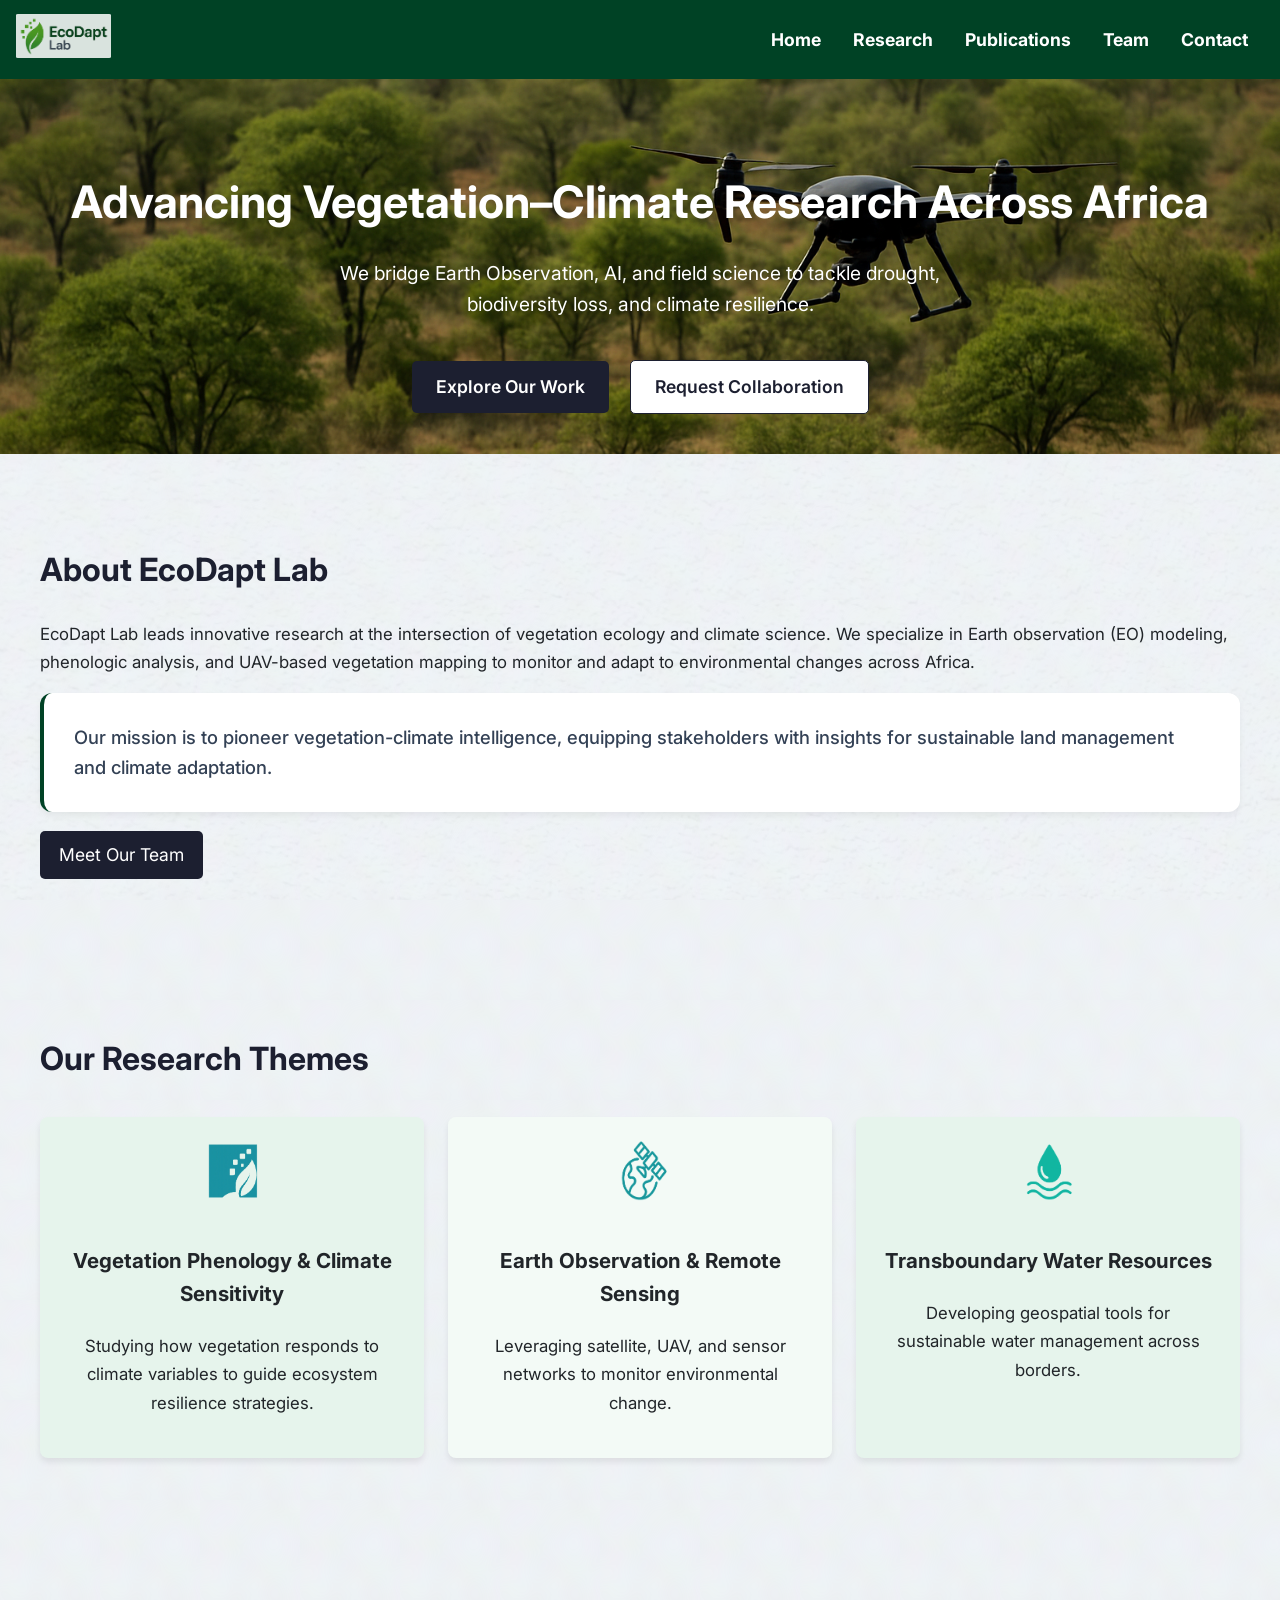
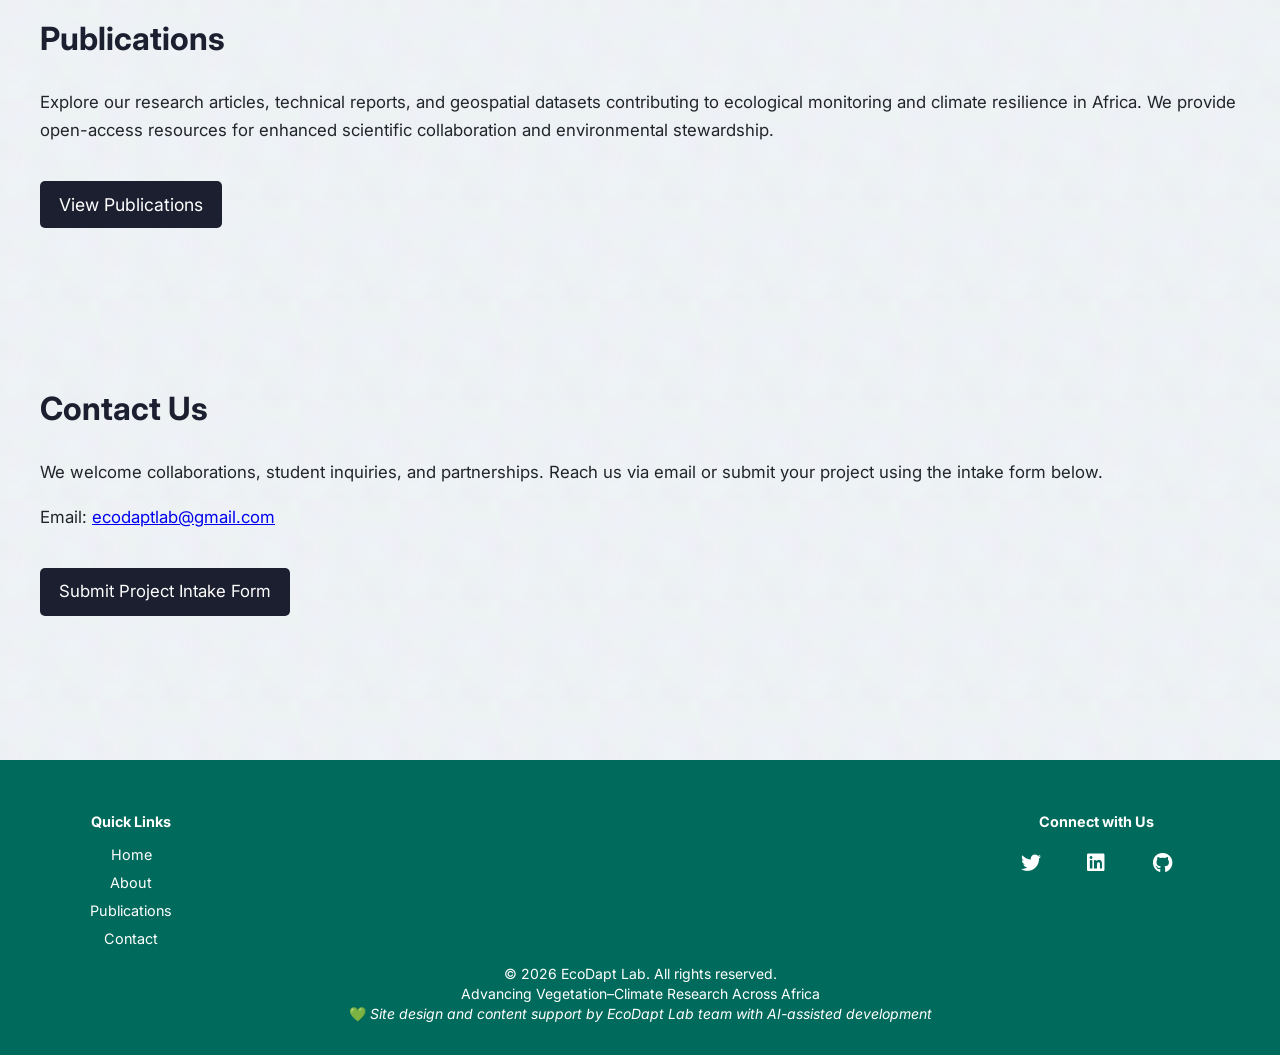
==== index.html @ 5e999a2d "footer fixes" ====
<!DOCTYPE html>
<html lang="en">
<head>
  <meta charset="UTF-8">
  <meta name="viewport" content="width=device-width, initial-scale=1.0">
  <title>EcoDapt Lab</title>
  <link href="https://fonts.googleapis.com/css2?family=Inter:wght@400;700&display=swap" rel="stylesheet">
  <link href="https://cdnjs.cloudflare.com/ajax/libs/font-awesome/6.4.0/css/all.min.css" rel="stylesheet">
  <link rel="stylesheet" href="styles.css" />    

</head>
<body class=>
<nav class="navbar">
  <div class="logo">
    <img src="Image/Logo.png" alt="EcoDapt Lab Logo">
  </div>
  <input type="checkbox" id="menu-toggle">
  <label for="menu-toggle" class="menu-icon">&#9776;</label>
  <ul class="menu">
    <li><a href="index.html">Home</a></li>
    <li><a href="research.html">Research</a></li>
    <li><a href="publications.html">Publications</a></li>
    <li><a href="team.html">Team</a></li>
    <li><a href="index.html#contact">Contact</a></li>
  </ul>
</nav>

  <header class="hero">   
    <h1>Advancing Vegetation–Climate Research Across Africa</h1>
    <p>We bridge Earth Observation, AI, and field science to tackle drought, biodiversity loss, and climate resilience.</p>
    <div class="cta-btns">
      <a href="research.html" class="btn-dark">Explore Our Work</a>
      <a href="index.html#contact" class="btn-light">Request Collaboration</a>
    </div>
  </header>
  

<section class="section" id="about">
  <h2>About EcoDapt Lab</h2>
  <p>EcoDapt Lab leads innovative research at the intersection of vegetation ecology and climate science. We specialize in Earth observation (EO) modeling, phenologic analysis, and UAV-based vegetation mapping to monitor and adapt to environmental changes across Africa.</p>
  <div class="mission-text">
    Our mission is to pioneer vegetation-climate intelligence, equipping stakeholders with insights for sustainable land management and climate adaptation.
  </div>
  <a href="team.html" class="btn-blue">Meet Our Team</a>
</section>

<section class="section" id="research-themes">
  <h2>Our Research Themes</h2>
  <div class="themes-grid">
    
    <div class="theme-card green-accent">
      <img src="Image/phenology-icon.png" alt="Phenology" class="theme-icon">
      <h3>Vegetation Phenology & Climate Sensitivity</h3>
      <p>Studying how vegetation responds to climate variables to guide ecosystem resilience strategies.</p>
    </div>

    <div class="theme-card green-accent-light">
      <img src="Image/earth-observation-icon.png" alt="EO" class="theme-icon">
      <h3>Earth Observation & Remote Sensing</h3>
      <p>Leveraging satellite, UAV, and sensor networks to monitor environmental change.</p>
    </div>

    <div class="theme-card green-accent">
      <img src="Image/water-icon.png" alt="Water Resources" class="theme-icon">
      <h3>Transboundary Water Resources</h3>
      <p>Developing geospatial tools for sustainable water management across borders.</p>
    </div>

  </div>
</section>


<section class="section">
  <h2>Publications</h2>
  <p>
    Explore our research articles, technical reports, and geospatial datasets contributing to ecological monitoring and climate resilience in Africa. 
    We provide open-access resources for enhanced scientific collaboration and environmental stewardship.
  </p>
  <a href="publications.html" class="btn-blue">View Publications</a>
</section>

<section class="section" id="contact">
  <h2>Contact Us</h2>
  <p>We welcome collaborations, student inquiries, and partnerships. Reach us via email or submit your project using the intake form below.</p>
  <p>Email: <a href="mailto:ecodaptlab@gmail.com">ecodaptlab@gmail.com</a></p>
  <p><a href="https://forms.gle/SNrqfBkZ2yUh8Saq8" target="_blank" class="btn-blue">Submit Project Intake Form</a></p>
</section>

<footer class="footer">
  <div class="footer-container">
    <div class="footer-section">
      <h4>Quick Links</h4>
      <ul>
        <li><a href="index.html">Home</a></li>
        <li><a href="index.html#about">About</a></li>
        <li><a href="publications.html">Publications</a></li>
        <li><a href="index.html#contact">Contact</a></li>
      </ul>
    </div>

    <div class="footer-section">
      <h4>Connect with Us</h4>
      <div class="social-icons">
        <a href="#"><i class="fab fa-twitter"></i></a>
        <a href="#"><i class="fab fa-linkedin"></i></a>
        <a href="#"><i class="fab fa-github"></i></a>
      </div>
    </div>
  </div>

  <div class="footer-bottom">
  <p>© <span id="year"></span> EcoDapt Lab. All rights reserved.</p>
  <p>Advancing Vegetation–Climate Research Across Africa</p>
  <p>💚 <em>Site design and content support by EcoDapt Lab team with AI-assisted development</em></p>
  </div>
</footer>

<script>
  document.getElementById("year").textContent = new Date().getFullYear();
</script>

</body>
</html>
---- styles.css ----
/* Global body style */
body {
    font-family: 'Inter', sans-serif;
    margin: 0; 
    padding: 0;
    background: linear-gradient(135deg, #f0f4f8 0%, #ffffff 100%);
    color: #212529;
    background-image: url('data:image/svg+xml;utf8,<svg xmlns="http://www.w3.org/2000/svg" width="100" height="100"><filter id="noise"><feTurbulence type="fractalNoise" baseFrequency="0.03" stitchTiles="stitch"/></filter><rect width="100%" height="100%" filter="url(%23noise)" opacity="0.1"/></svg>');
    background-repeat: repeat;
  /* Remove any background-image: url('path/to/texture.png'); to avoid conflicts */
}

/* Increase font size for better readability */
body {
  font-size: 1.1rem;
  line-height: 1.6;
}

body {
  position: relative;
  background-color: #f0f4f8;
}

body::before {
  content: "";
  position: fixed;
  top: 0; left: 0; right: 0; bottom: 0;
  background: url('Image/texture.jpg') repeat;
  opacity: 0.1;  /* control texture intensity */
  pointer-events: none;
  z-index: -1;
}

/* Header common */
header {
  background-color: #004225;
  color: white;
  padding: 2rem;
  text-align: center;
  position: relative;
  z-index: 1;
}

header h1 {
  margin: 0;
  font-size: 2.5rem;
}

/* Specific header.hero for index page */
/* Default desktop/tablet hero */
header.hero {
  background: url(Image/background.png) center top 30% / cover no-repeat;
  color: white;
  padding: 5.5rem 2rem 2rem; /* top padding for sticky navbar */
  text-align: center;
  position: relative;
  z-index: 1;
}

/* Typography for desktop */
header.hero h1 {
  font-size: 2.8rem;
  margin-bottom: 1rem;
}

header.hero p {
  font-size: 1.2rem;
  margin-bottom: 2rem;
  max-width: 700px;
  margin-left: auto;
  margin-right: auto;
}

/* Mobile adjustments */
@media (max-width: 768px) {
  header.hero {
    height: 100vh; /* Only mobile full height */
    display: flex;
    flex-direction: column;
    justify-content: center;
    align-items: center;
  }

  header.hero h1 {
    font-size: 1.6rem;
  }

  header.hero p {
    font-size: 0.9rem;
  }
}


/* Navigation */

nav a {
  color: #fff;
  text-decoration: underline;
  font-weight: 500;
  margin-right: 1rem;
}

/* Enhance link interactivity */
nav a:hover, .button:hover {
  background-color: #005a3c;
  color: white;
  transform: scale(1.05);
  transition: all 0.3s ease;
}

/* Sticky navigation bar */
nav {
  position: sticky;
  top: 0;
  z-index: 1000;
  background-color: #004225;
}

/* Navbar styling */
/* === Navbar Fixes === */
.navbar {
  position: sticky;
  top: 0;
  left: 0;
  right: 0;
  margin: 0 !important;
  padding: 0.5rem 1rem;
  background: #004225;
  z-index: 1000;
  display: flex;
  align-items: center;
  justify-content: space-between;
}

/* Remove extra gap above navbar */
header nav {
  margin-top: 0 !important;
  padding-top: 0 !important;
}

/* Remove global nav spacing causing whitespace */
nav {
  margin-top: 0 !important;
}

.navbar .logo img {
  height: 40px;
  max-height: none;
  background: rgba(255,255,255,0.85);
  padding: 2px;
  border-radius: 2%;
  object-fit: contain;
}
/* Remove the top gap on the main navbar */
.navbar { 
  margin-top: 0 !important; 
  top: 0;                /* ensure it sits flush when sticky */
}

/* Keep spacing only for small navs inside page headers (e.g., “← Back to Homepage”) */
header nav { 
  margin-top: 1rem; 
}

/* Belt-and-suspenders: no default page margins */
html, body { margin: 0; padding: 0; }

/*.navbar .logo img {
  background: rgba(255, 255, 255, 0.85);
  padding: 2px;
  border-radius: 2%;
  height: 40px;
  max-height: none;
  object-fit: contain;
}*/

/* Menu styling */
.menu {
  list-style: none;
  display: flex;
  gap: 1rem;
  z-index: 1000;
}

.menu li a {
  color: white;
  text-decoration: none;
  font-weight: bold;
}

/* Hide checkbox */
#menu-toggle {
  display: none;
}

/* Hamburger menu icon */
.menu-icon {
  display: none;
  font-size: 1.5rem;
  color: white;
  cursor: pointer;
  z-index: 1001;
  position: relative;
}
.menu-icon {
  left: -20px;
}

/* Mobile menu */
@media (max-width: 768px) {
  .menu {
    display: none;
    flex-direction: column;
    background-color: #0f3d2e;
    backdrop-filter: blur(8px);
    position: absolute;
    top: 60px;
    right: 0;
    width: 200px;
    padding: 1rem;
  }

  #menu-toggle:checked + .menu-icon + .menu {
    display: flex;
  }

  .menu-icon {
    display: block;
    left: -15px;
  }
}

/* Buttons */
.cta-btns a {
  display: inline-block;
  margin: 0.5rem;
  padding: 0.75rem 1.5rem;
  border-radius: 5px;
  text-decoration: none;
  font-weight: 600;
}
.cta-btns a:hover,
.btn-dark:hover,
.btn-light:hover,
.btn-blue:hover {
  background-color: #005a3c;
  color: white;
  transform: scale(1.05);
  transition: all 0.3s ease;
}
.btn-dark {
  background-color: #1c1f30;
  color: #fff;
}

.btn-light {
  background-color: #fff;
  color: #1c1f30;
  border: 1px solid #1c1f30;
}

.btn-blue {
  background-color: #1c1f30;
  color: white;
  padding: 0.6rem 1.2rem;
  border-radius: 5px;
  text-decoration: none;
  display: inline-block;
  margin-top: 1.2rem;
}
.view-publication-btn {
  background-color: #004225;
  color: white;
  padding: 0.6rem 1.2rem;
  border-radius: 5px;
  text-decoration: none;
  font-weight: 600;
  display: inline-block;
  transition: background-color 0.3s ease, transform 0.2s ease;
}

.view-publication-btn:hover {
  background-color: #006d5b; /* brighter green */
  color: white;
  transform: translateY(-2px);
}

/* Sections */
.section {
  padding: 4rem 2rem;
  max-width: 1200px;
  margin: auto;
}

.section h2 {
  font-size: 2rem;
  margin-bottom: 1.5rem;
  color: #1c1f30;
}

.section p {
  font-size: 1.05rem;
  line-height: 1.7;
}
.mission-text {
  font-size: 1.15rem;
  color: #334155;
  font-weight: 500;
  background: white;
  padding: 30px;
  border-radius: 12px;
  box-shadow: 0 4px 6px rgba(0, 0, 0, 0.05);
  border-left: 4px solid #004225;
}

/* Index page grid */
.grid {
  display: grid;
  grid-template-columns: repeat(auto-fit, minmax(200px, 1fr));
  gap: 2rem;
  margin-top: 2rem;
}

/* Publication page */
.pub-list {
  display: grid;
  grid-template-columns: 1fr;
  gap: 1.5rem;
}

.pub-item {
  background: white;
  border-radius: 8px;
  box-shadow: 0 4px 10px rgba(0, 0, 0, 0.07);
  padding: 1.5rem;
}

.pub-item h3 {
  margin-top: 0;
  font-size: 1.1rem;
  font-weight: 700;
  color: #1c1f30;
}

.pub-item p {
  margin: 0.3rem 0;
  font-size: 0.95rem;
  color: #555;
}

/* Research page */
.research-grid {
  display: grid;
  grid-template-columns: repeat(auto-fit, minmax(260px, 1fr));
  gap: 2rem;
}

/*.card {
  background: white;
  border-radius: 8px;
  box-shadow: 0 4px 10px rgba(0, 0, 0, 0.07);
  padding: 1.5rem;
  font-weight: 600;
  font-size: 1rem;
  color: white;
  text-align: center;
}*/
.card {
  background: white !important;
  color: #1c1f30 !important;
  font-weight: 600;
  text-align: center;
  border-radius: 8px;
  box-shadow: 0 4px 10px rgba(0,0,0,0.07);
  padding: 1.5rem;
}

.card h3 {
  margin-top: 0;
  color: #1c1f30;
  font-size: 1.2rem;
}

.card p {
  font-size: 0.95rem;
  line-height: 1.6;
  color: #555;
}

/* Themes grid (index) */
.themes-grid {
  display: grid;
  grid-template-columns: repeat(auto-fit, minmax(250px, 1fr));
  gap: 1.5rem;
  margin-top: 2rem;
}

.theme-card {
  border-radius: 8px;
  padding: 1.5rem;
  box-shadow: 0 4px 6px rgba(0, 0, 0, 0.08);
  text-align: center;
  transition: transform 0.3s ease, box-shadow 0.3s ease;
}

.theme-card:hover {
  transform: translateY(-5px);
  box-shadow: 0 8px 12px rgba(0, 0, 0, 0.15);
}

.green-accent {
  background: #e6f4ec;
}

.green-accent-light {
  background: #f3faf6;
}

.theme-icon {
  width: 60px;
  height: 60px;
  margin-bottom: 1rem;
  filter: invert(28%) sepia(48%) saturate(423%) hue-rotate(92deg) brightness(90%) contrast(88%);
}

/* Team page */
.team-section {
  padding: 4rem 2rem;
  max-width: 1200px;
  margin: auto;
}

.team-grid {
  display: grid;
  grid-template-columns: repeat(auto-fit, minmax(250px, 1fr));
  gap: 2rem;
}

.team-member {
  background: white;
  border-radius: 10px;
  box-shadow: 0 4px 8px rgba(0, 0, 0, 0.1);
  text-align: center;
  padding: 1.5rem;
}

.team-member img {
  width: 180px;
  height: 180px;
  object-fit: cover;
  border-radius: 50%;
  margin-bottom: 1rem;
}

.team-member h3 {
  margin: 0.5rem 0 0.2rem;
  font-size: 1.2rem;
  color: #004225;
}

.team-member p {
  font-size: 0.95rem;
  color: #555;
  margin: 0.3rem 0;
}

/* Footer common */
footer {
  margin-top: 4rem;
  background: #004225;
  color: white;
  text-align: center;
  padding: 1.5rem;
  font-size: 0.9rem;
}
/* Footer styling */
footer {
  background-color: #003d1f;
  color: white;
  padding: 2rem;
  text-align: center;
  margin-top: 4rem;
}
.footer {
  background: #006b5c; 
  color: white;
  text-align: center;
  padding: 30px 15px;
}

.footer-container {
  display: flex;
  flex-wrap: wrap;
  justify-content: space-between;
  gap: 20px;
  max-width: 1100px;
  margin: 0 auto;
}

.footer-section h4 {
  margin-bottom: 10px;
}

.footer-section ul {
  list-style: none;
  padding: 0;
  margin: 0;
}

.footer-section ul li {
  margin: 5px 0;
}

.footer-section ul li a {
  color: white;
  text-decoration: none;
}

.footer-section ul li a:hover {
  text-decoration: underline;
}

.social-icons a {
  color: white;
  font-size: 20px;
  margin: 0 8px;
  display: inline-block;
}

.footer-bottom {
  margin-top: 10px;     /* reduce top gap */
  font-size: 14px;
  line-height: 1.3;     /* tighter spacing between lines */
}

.footer-bottom p {
  margin: 2px 0;        /* shrink vertical space between paragraphs */
}

/* Social icons (common) */
.social-icons {
  display: flex;
  gap: 0.6rem;
  align-items: center;
}

.social-icons a {
  display: inline-flex;
  align-items: center;
  justify-content: center;
  width: 40px;
  height: 40px;
  border-radius: 6px;
  background: transparent;
  transition: background 0.18s, transform 0.12s;
  text-decoration: none;
}

.social-icons a svg {
  width: 20px;
  height: 20px;
  fill: white;
  transition: fill 0.15s;
}

.social-icons a:hover {
  background: #ffffff;
  transform: translateY(-2px);
}

.social-icons a:hover svg {
  fill: #006d5b;
}
 .ecodapt-attribution {
    font-size: 0.8rem;
    color: rgba(255,255,255,0.85); /* good on dark footers; use #666 for light footers */
    opacity: 0.95;
    margin-top: 0.6rem;
    text-align: center;
    line-height: 1.2;
  }

  /* alternate style if footer background is light */
  .ecodapt-attribution.light {
    color: #666;
  }

  /* keep it unobtrusive on very small screens */
  @media (max-width: 480px) {
    .ecodapt-attribution { font-size: 0.75rem; padding: 0 0.5rem; }
  }
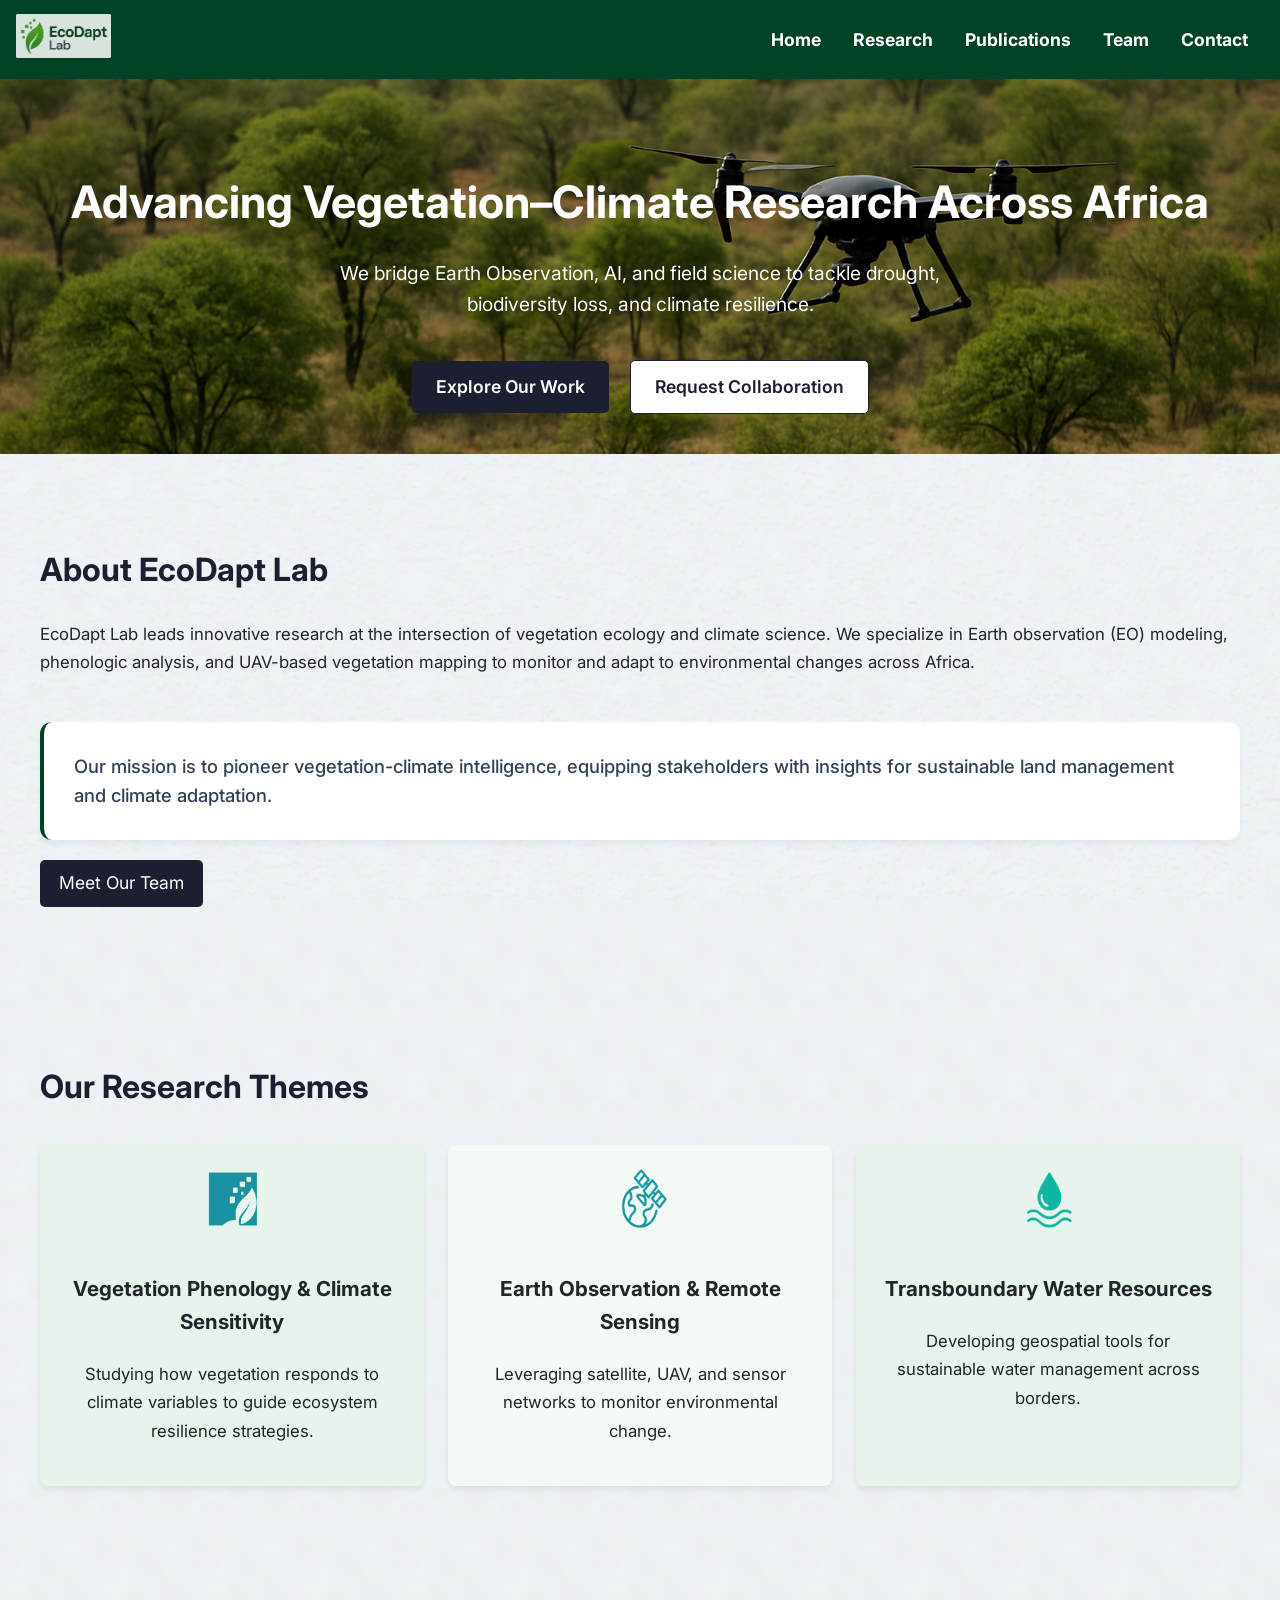
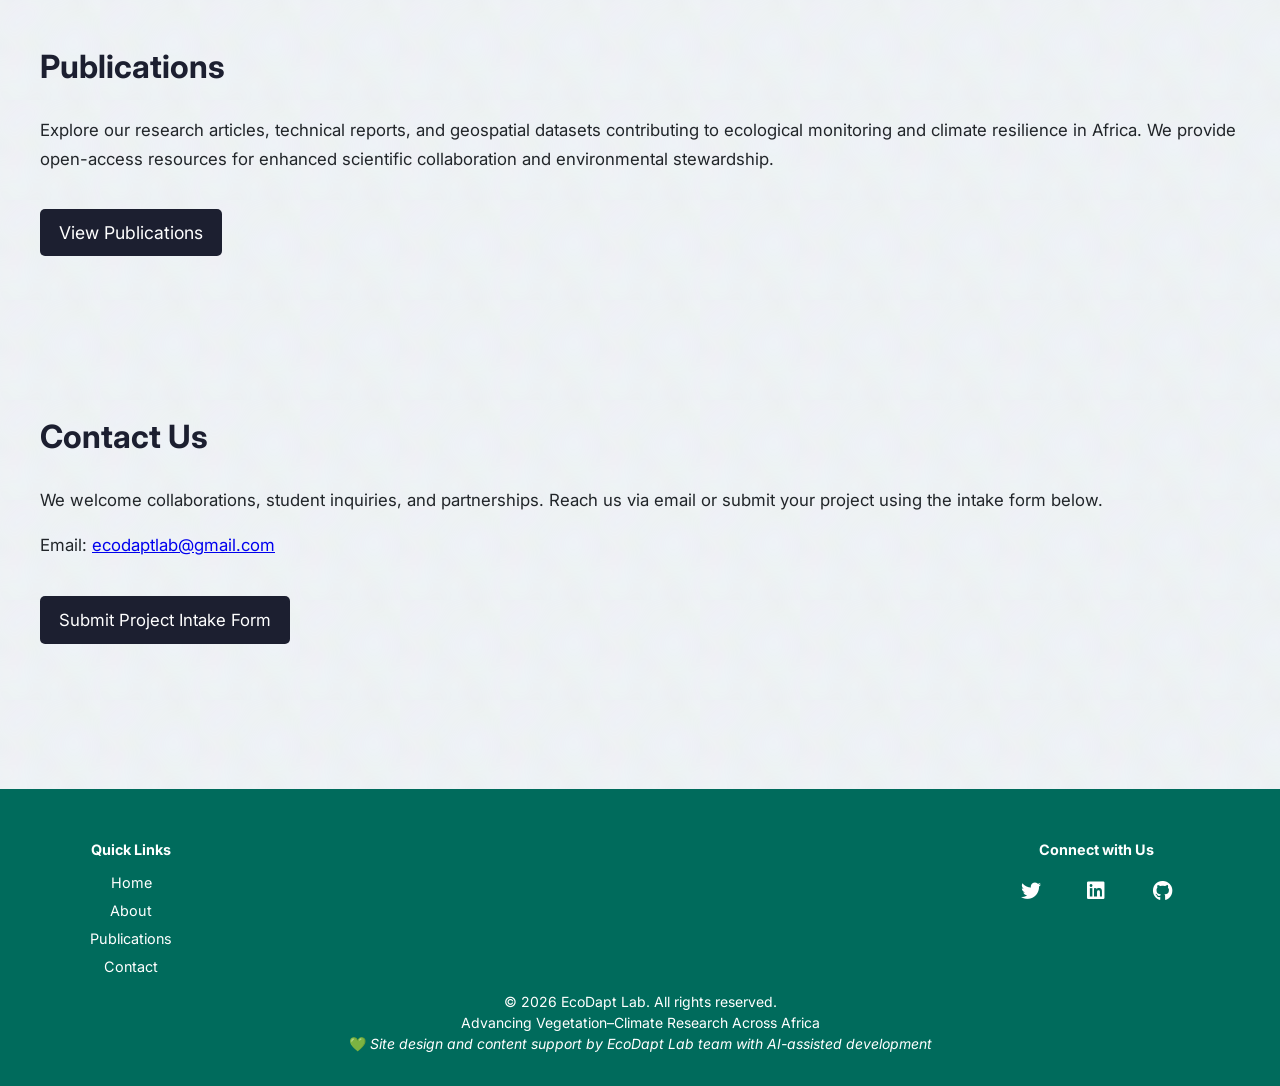
==== commit 6e9e1895: "Update index.html" ====
--- a/index.html
+++ b/index.html
@@ -37,7 +37,7 @@
 
 <section class="section" id="about">
   <h2>About EcoDapt Lab</h2>
-  <p>EcoDapt Lab leads innovative research at the intersection of vegetation ecology and climate science. We specialize in Earth observation (EO) modeling, phenologic analysis, and UAV-based vegetation mapping to monitor and adapt to environmental changes across Africa.</p>
+  <p>EcoDapt Lab leads innovative research at the intersection of vegetation ecology and climate science. We specialize in Earth observation (EO) modeling, phenologic analysis, and UAV-based vegetation mapping to monitor and adapt to environmental changes across Africa.</p><br>
   <div class="mission-text">
     Our mission is to pioneer vegetation-climate intelligence, equipping stakeholders with insights for sustainable land management and climate adaptation.
   </div>
--- a/styles.css
+++ b/styles.css
@@ -528,14 +528,16 @@
 }
 
 .footer-bottom {
-  margin-top: 10px;     /* reduce top gap */
+  margin-top: 10px;   /* reduce gap above footer block */
   font-size: 14px;
-  line-height: 1.3;     /* tighter spacing between lines */
+  line-height: 1.3;
+  text-align: center;
 }
 
 .footer-bottom p {
-  margin: 2px 0;        /* shrink vertical space between paragraphs */
-}
+  margin: 3px 0;      /* overrides browser default spacing */
+}
+
 
 /* Social icons (common) */
 .social-icons {
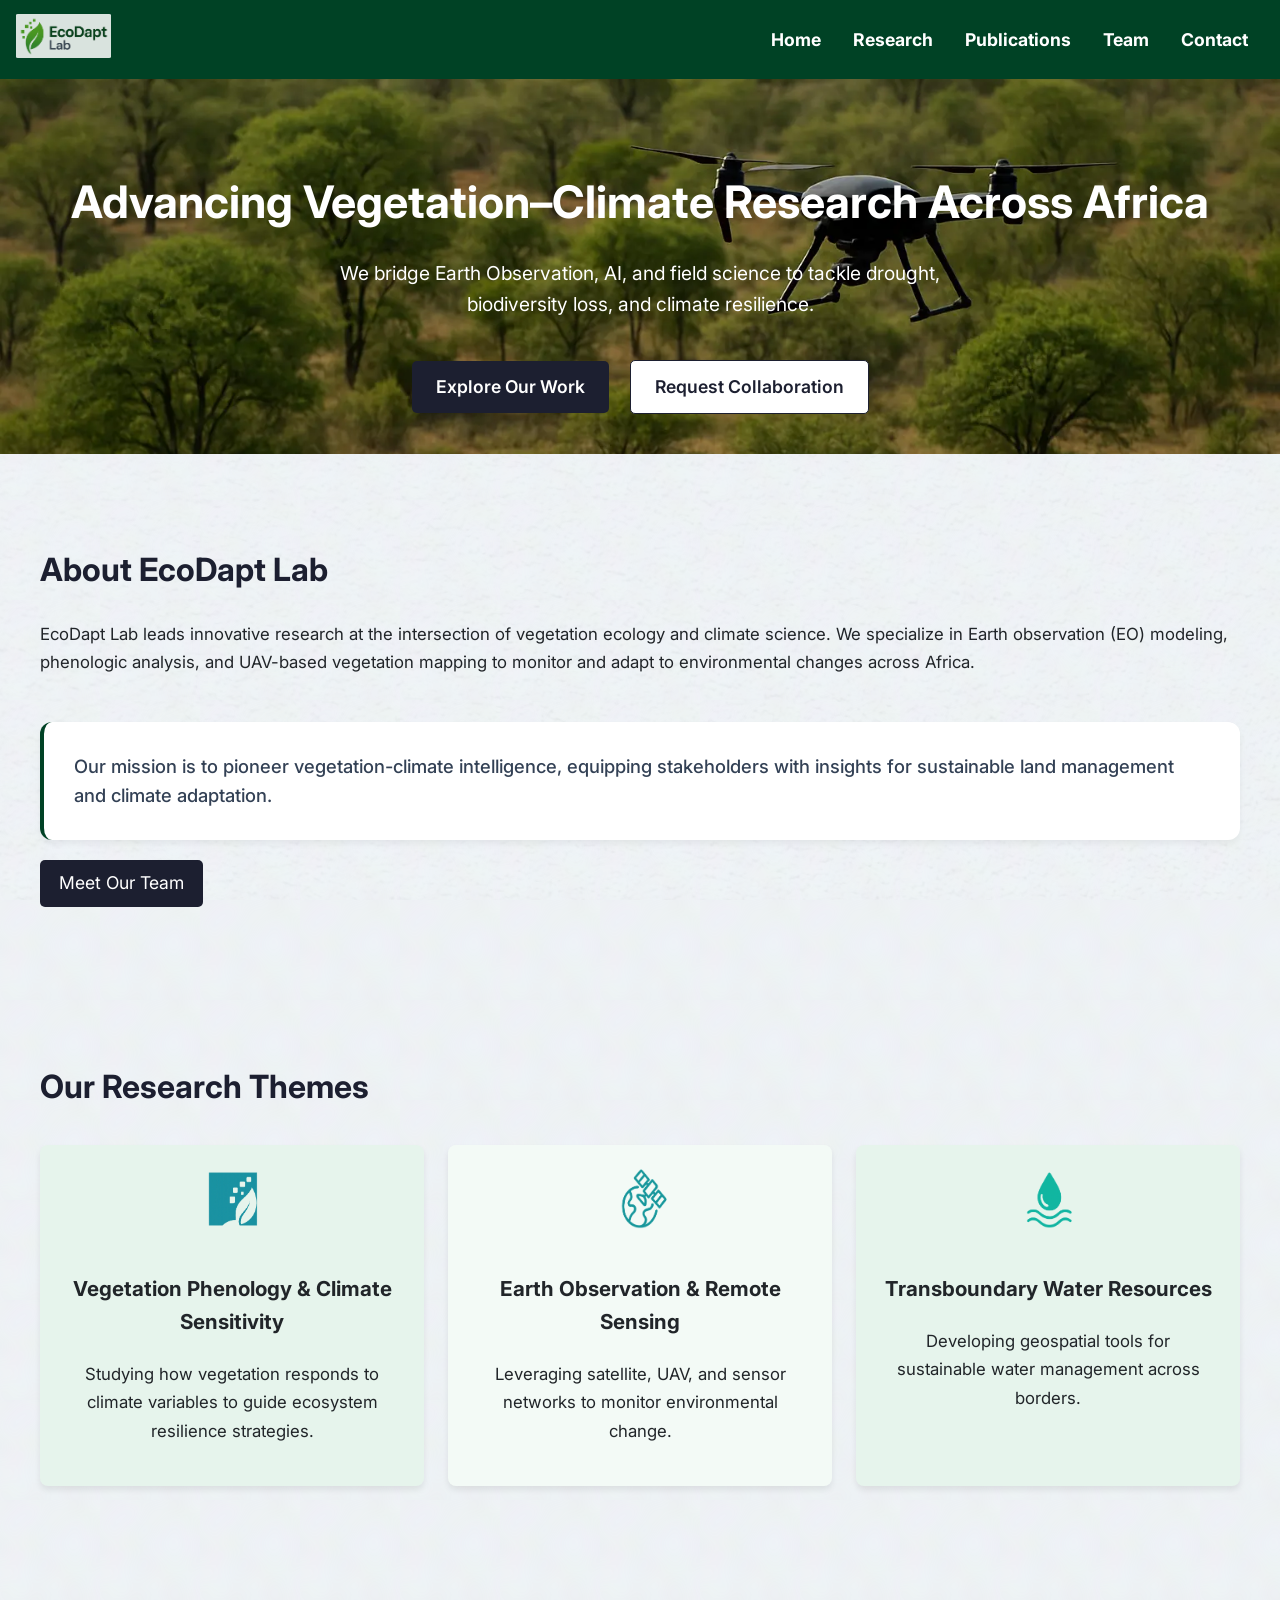
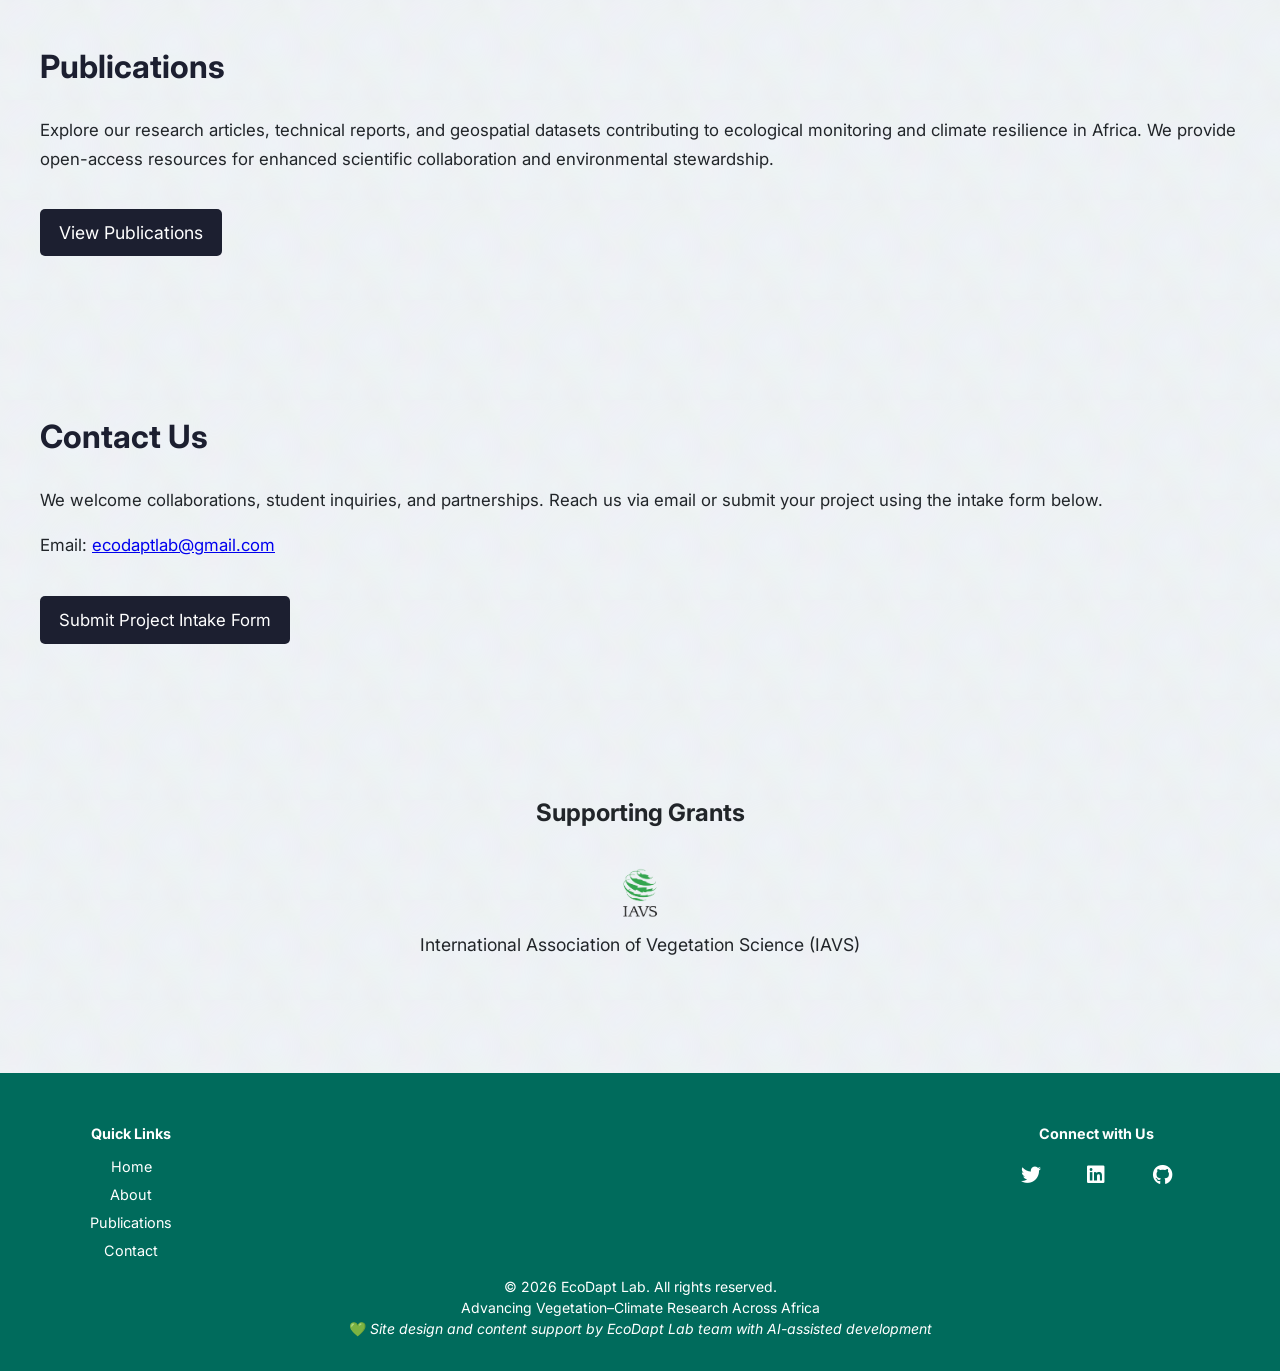
==== commit 2eb0bcbd: "Updates" ====
--- a/index.html
+++ b/index.html
@@ -86,6 +86,19 @@
   <p><a href="https://forms.gle/SNrqfBkZ2yUh8Saq8" target="_blank" class="btn-blue">Submit Project Intake Form</a></p>
 </section>
 
+<section class="grants">
+  <h2>Supporting Grants</h2>
+  <div class="grants-grid">
+    <div class="grant">
+    <img src="Image/IAVS.png" alt="IAVS Logo">
+    <a href="https://iavs.org" target="_blank" rel="noopener noreferrer" class="grant-link">
+    <span>International Association of Vegetation Science (IAVS)</span>
+    </a>
+  </div>
+</div>
+</section>
+
+
 <footer class="footer">
   <div class="footer-container">
     <div class="footer-section">
--- a/styles.css
+++ b/styles.css
@@ -30,6 +30,9 @@
   pointer-events: none;
   z-index: -1;
 }
+html {
+  scroll-behavior: smooth;
+}
 
 /* Header common */
 header {
@@ -49,7 +52,7 @@
 /* Specific header.hero for index page */
 /* Default desktop/tablet hero */
 header.hero {
-  background: url(Image/background.png) center top 30% / cover no-repeat;
+  background: url(Image/background.webp) center top 30% / cover no-repeat;
   color: white;
   padding: 5.5rem 2rem 2rem; /* top padding for sticky navbar */
   text-align: center;
@@ -423,6 +426,70 @@
   filter: invert(28%) sepia(48%) saturate(423%) hue-rotate(92deg) brightness(90%) contrast(88%);
 }
 
+.theme-link,
+.tool-link {
+  text-decoration: none;
+  color: #333;
+  padding: 6px 12px;
+  border-radius: 9999px;  /* makes it pill-shaped */
+  transition: background-color 0.3s, color 0.3s;
+}
+
+.theme-link.active,
+.tool-link.active {
+  background-color: #2e7d32; /* green pill */
+  color: #fff;               /* white text inside */
+  font-weight: 500;
+}
+
+/* Research Tools */
+#research-tools {
+  margin: 50px 0;
+  padding: 20px;
+}
+
+#research-tools h2 {
+  text-align: center;
+  margin-bottom: 30px;
+}
+
+.tools-grid {
+  display: grid;
+  grid-template-columns: 1fr 1fr;
+  gap: 40px;
+}
+
+.tool-card {
+  background: #f9f9f9;
+  padding: 20px;
+  border-radius: 12px;
+  box-shadow: 0 2px 8px rgba(0,0,0,0.1);
+}
+
+.tool-logo {
+  display: flex;
+  align-items: center;
+  gap: 15px;
+  margin-bottom: 15px;
+}
+
+.tool-logo img {
+  width: 60px;
+  height: auto;
+}
+
+.tool-info p {
+  text-align: justify;
+  line-height: 1.6;
+  margin-bottom: 15px;
+}
+
+.tool-screenshot img {
+  width: 100%;
+  border-radius: 8px;
+  margin-top: 10px;
+}
+
 /* Team page */
 .team-section {
   padding: 4rem 2rem;
@@ -463,6 +530,47 @@
   color: #555;
   margin: 0.3rem 0;
 }
+
+/* Grants */
+.grants {
+  text-align: center;
+  padding: 50px 20px;
+}
+
+.grants h2 {
+  font-size: 24px;
+  margin-bottom: 30px;
+}
+
+.grants-grid {
+  display: flex;
+  flex-wrap: wrap;
+  justify-content: center;
+  gap: 30px;
+}
+
+.grant img {
+  max-height: 60px;
+  object-fit: contain;
+}
+
+.grant p {
+  margin-top: 10px;
+  font-size: 14px;
+  color: #333;
+}
+.grant-link {
+  display: flex;
+  align-items: center;
+  gap: 6px; /* adjust spacing between logo and name */
+  text-decoration: none;
+  color: inherit; /* keeps text color consistent */
+}
+
+.grant-link img {
+  height: 30px; /* adjust logo size */
+}
+
 
 /* Footer common */
 footer {
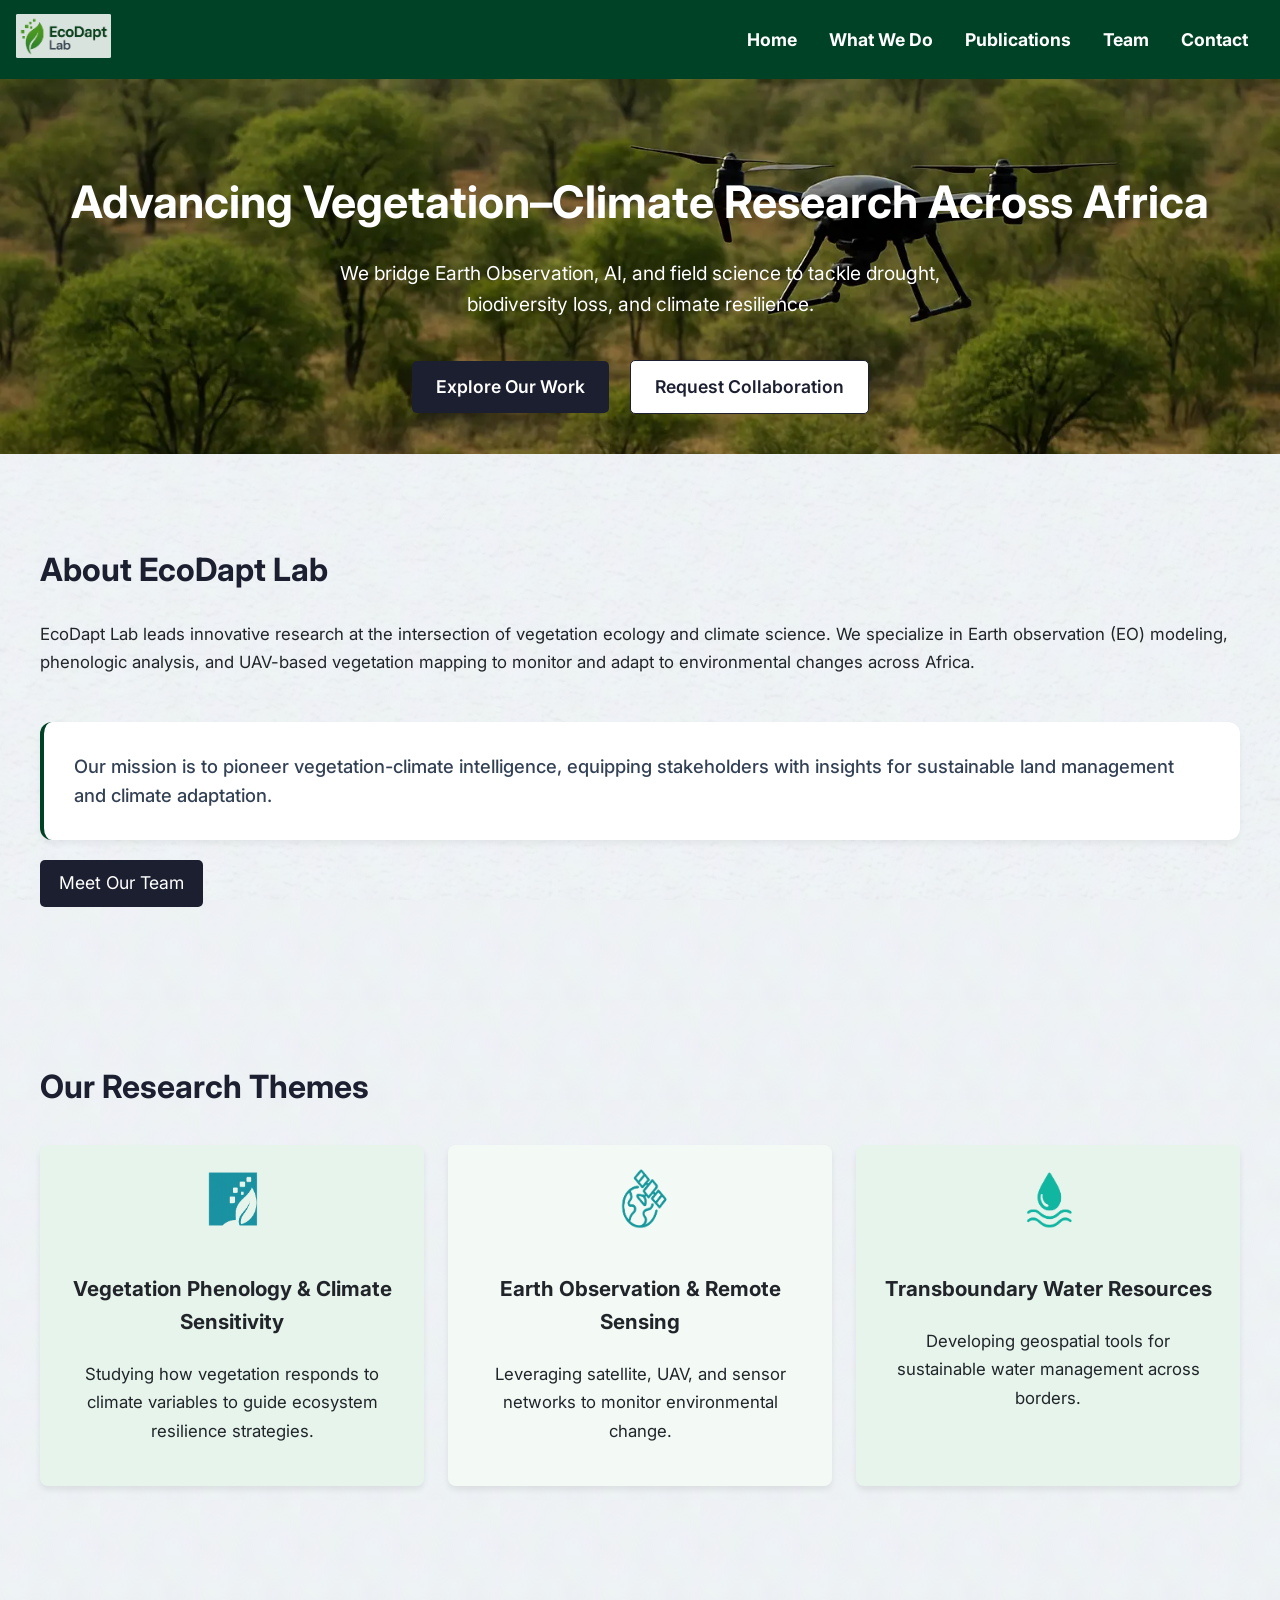
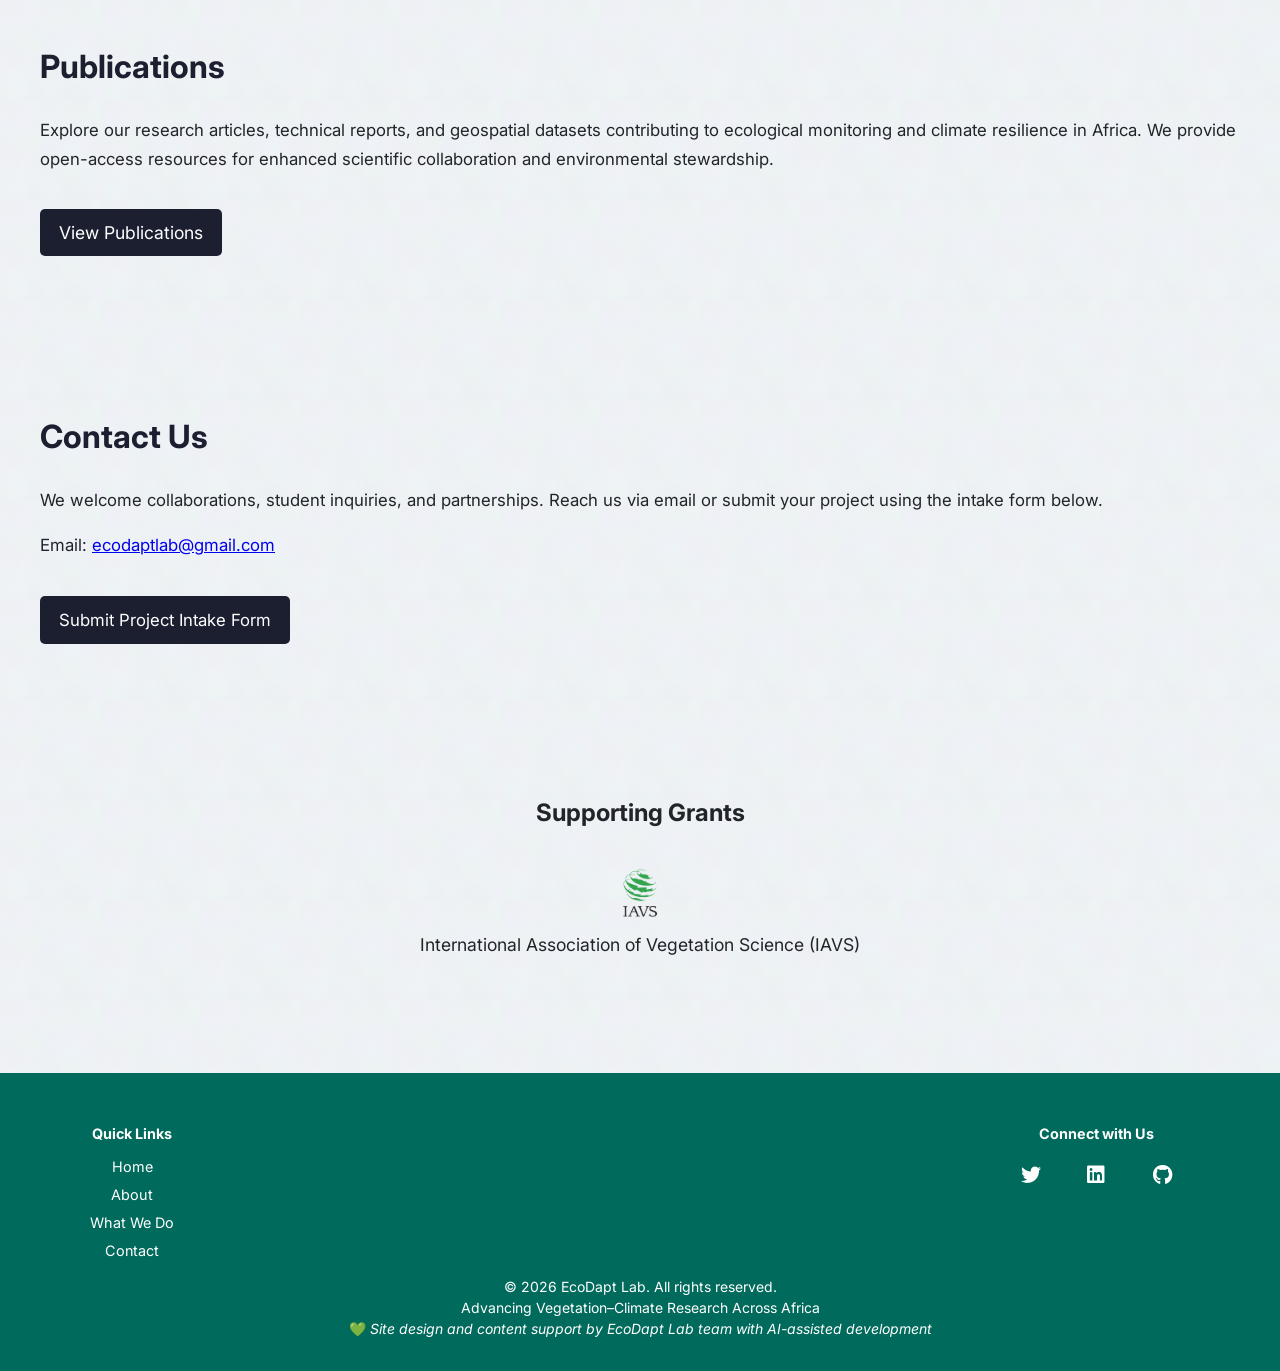
==== commit 4dc4f59c: "Update research page layout and themes" ====
--- a/index.html
+++ b/index.html
@@ -18,7 +18,7 @@
   <label for="menu-toggle" class="menu-icon">&#9776;</label>
   <ul class="menu">
     <li><a href="index.html">Home</a></li>
-    <li><a href="research.html">Research</a></li>
+    <li><a href="what-we-do.html">What We Do</a></li>
     <li><a href="publications.html">Publications</a></li>
     <li><a href="team.html">Team</a></li>
     <li><a href="index.html#contact">Contact</a></li>
@@ -29,7 +29,7 @@
     <h1>Advancing Vegetation–Climate Research Across Africa</h1>
     <p>We bridge Earth Observation, AI, and field science to tackle drought, biodiversity loss, and climate resilience.</p>
     <div class="cta-btns">
-      <a href="research.html" class="btn-dark">Explore Our Work</a>
+      <a href="what-we-do.html" class="btn-dark">Explore Our Work</a>
       <a href="index.html#contact" class="btn-light">Request Collaboration</a>
     </div>
   </header>
@@ -106,7 +106,7 @@
       <ul>
         <li><a href="index.html">Home</a></li>
         <li><a href="index.html#about">About</a></li>
-        <li><a href="publications.html">Publications</a></li>
+        <li><a href="what-we-do.html">What We Do</a></li>
         <li><a href="index.html#contact">Contact</a></li>
       </ul>
     </div>
--- a/styles.css
+++ b/styles.css
@@ -425,21 +425,27 @@
   margin-bottom: 1rem;
   filter: invert(28%) sepia(48%) saturate(423%) hue-rotate(92deg) brightness(90%) contrast(88%);
 }
-
+/* Links */
 .theme-link,
 .tool-link {
+  display: inline-block;
+  padding: 6px 12px;
+  border-radius: 999px;
   text-decoration: none;
-  color: #333;
-  padding: 6px 12px;
-  border-radius: 9999px;  /* makes it pill-shaped */
-  transition: background-color 0.3s, color 0.3s;
+  color: inherit;
+  transition: background-color 0.5s ease, color 0.5s ease;
 }
 
 .theme-link.active,
 .tool-link.active {
   background-color: #2e7d32; /* green pill */
-  color: #fff;               /* white text inside */
-  font-weight: 500;
+  color: #fff;
+  font-weight: 600;
+}
+
+/* Prevent headings from hiding behind sticky nav */
+h3[id], h4[id] {
+  scroll-margin-top: 100px;
 }
 
 /* Research Tools */
@@ -453,42 +459,163 @@
   margin-bottom: 30px;
 }
 
-.tools-grid {
-  display: grid;
-  grid-template-columns: 1fr 1fr;
-  gap: 40px;
-}
-
-.tool-card {
-  background: #f9f9f9;
-  padding: 20px;
-  border-radius: 12px;
-  box-shadow: 0 2px 8px rgba(0,0,0,0.1);
-}
-
-.tool-logo {
+/* Pills container 
+.research-tools {
+  display: flex;
+  flex-wrap: wrap;
+  gap: 0.75rem;
+  justify-content: center;
+  margin: 1rem 0;
+  padding: 0;
+} 
+
+/* Each pill 
+.research-tools a {
+  display: inline-block;
+  background-color: #f3f4f6;
+  color: #333;
+  padding: 0.5rem 1rem;
+  border-radius: 9999px;
+  text-decoration: none;
+  font-size: 0.95rem;
+  white-space: nowrap;
+  transition: background-color 0.3s ease;
+}*/
+
+.research-tools a:hover {
+  background-color: #e0e0e0;
+}
+
+.research-tools a.active {
+  background-color: #2e7d32;
+  color: #fff;
+  font-weight: 500;
+}
+/* Tool icons (logos at the top of each card) */
+/* Tool header (icon + title inline) */
+.tool-header {
   display: flex;
   align-items: center;
-  gap: 15px;
-  margin-bottom: 15px;
-}
-
-.tool-logo img {
-  width: 60px;
-  height: auto;
-}
-
-.tool-info p {
-  text-align: justify;
-  line-height: 1.6;
-  margin-bottom: 15px;
-}
-
-.tool-screenshot img {
+  justify-content: center; /* keeps both centered in card */
+  gap: 10px; /* space between icon and title */
+  margin-bottom: 10px;
+}
+
+.tool-header img.tool-icon {
+  width: 50px;
+  height: 50px;
+  object-fit: contain;
+}
+
+.tool-header {
+  text-align: center;
+  margin-bottom: 10px;
+}
+
+.tool-header .tool-icon {
+  width: 60px;   /* adjust size */
+  height: 60px;
+  object-fit: contain;
+  display: inline-block;
+  margin-bottom: 6px;
+}
+
+/* Tool screenshots (large images at bottom of cards) */
+.tool-screenshot {
   width: 100%;
+  height: 180px;     /* same height for all screenshots */
+  object-fit: cover;
   border-radius: 8px;
   margin-top: 10px;
 }
+
+/* Unified Grid (used by both Research Tools & Capacity Building) */
+.grid-container {
+  display: grid;
+  grid-template-columns: repeat(auto-fit, minmax(250px, 1fr));
+  gap: 20px;
+}
+
+.grid-item {
+  background: #fff;
+  border-radius: 12px;
+  box-shadow: 0 4px 8px rgba(0,0,0,0.1);
+  padding: 20px;
+  transition: transform 0.3s ease;
+  text-align: center;
+}
+
+.grid-item:hover {
+  transform: translateY(-5px);
+}
+
+.grid-item h3 {
+  margin: 10px 0;
+}
+
+/* Generic images inside grid-items, but exclude icons */
+.grid-item img:not(.tool-icon) {
+  width: 100%;
+  height: 180px;   /* match screenshot height */
+  object-fit: cover;
+  border-radius: 12px;
+  margin-bottom: 15px;
+}
+
+
+/* Capacity Building */
+#capacity-building {
+  padding: 40px 20px;
+  text-align: center;
+}
+
+#capacity-building h2 {
+  font-size: 2rem;
+  margin-bottom: 30px;
+}
+
+.grid-container {
+  display: grid;
+  grid-template-columns: repeat(auto-fit, minmax(250px, 1fr));
+  gap: 20px;
+}
+
+.grid-item {
+  background: #fff;
+  border-radius: 12px;
+  box-shadow: 0 4px 8px rgba(0,0,0,0.1);
+  padding: 20px;
+  transition: transform 0.3s ease;
+}
+
+.grid-item:hover {
+  transform: translateY(-5px);
+}
+
+.grid-item img {
+  width: 100%;
+  height: 200px;
+  object-fit: cover;
+  border-radius: 12px;
+  margin-bottom: 15px;
+}
+
+.capacity-img {
+  width: 100%;
+  height: 200px;
+  overflow: hidden;
+  border-radius: 10px;
+  margin-bottom: 1rem;
+}
+
+.capacity-img {
+  width: 70%;
+  height: auto;
+  border-radius: 12px;
+  margin: 0 auto;
+  display: block;
+}
+
 
 /* Team page */
 .team-section {
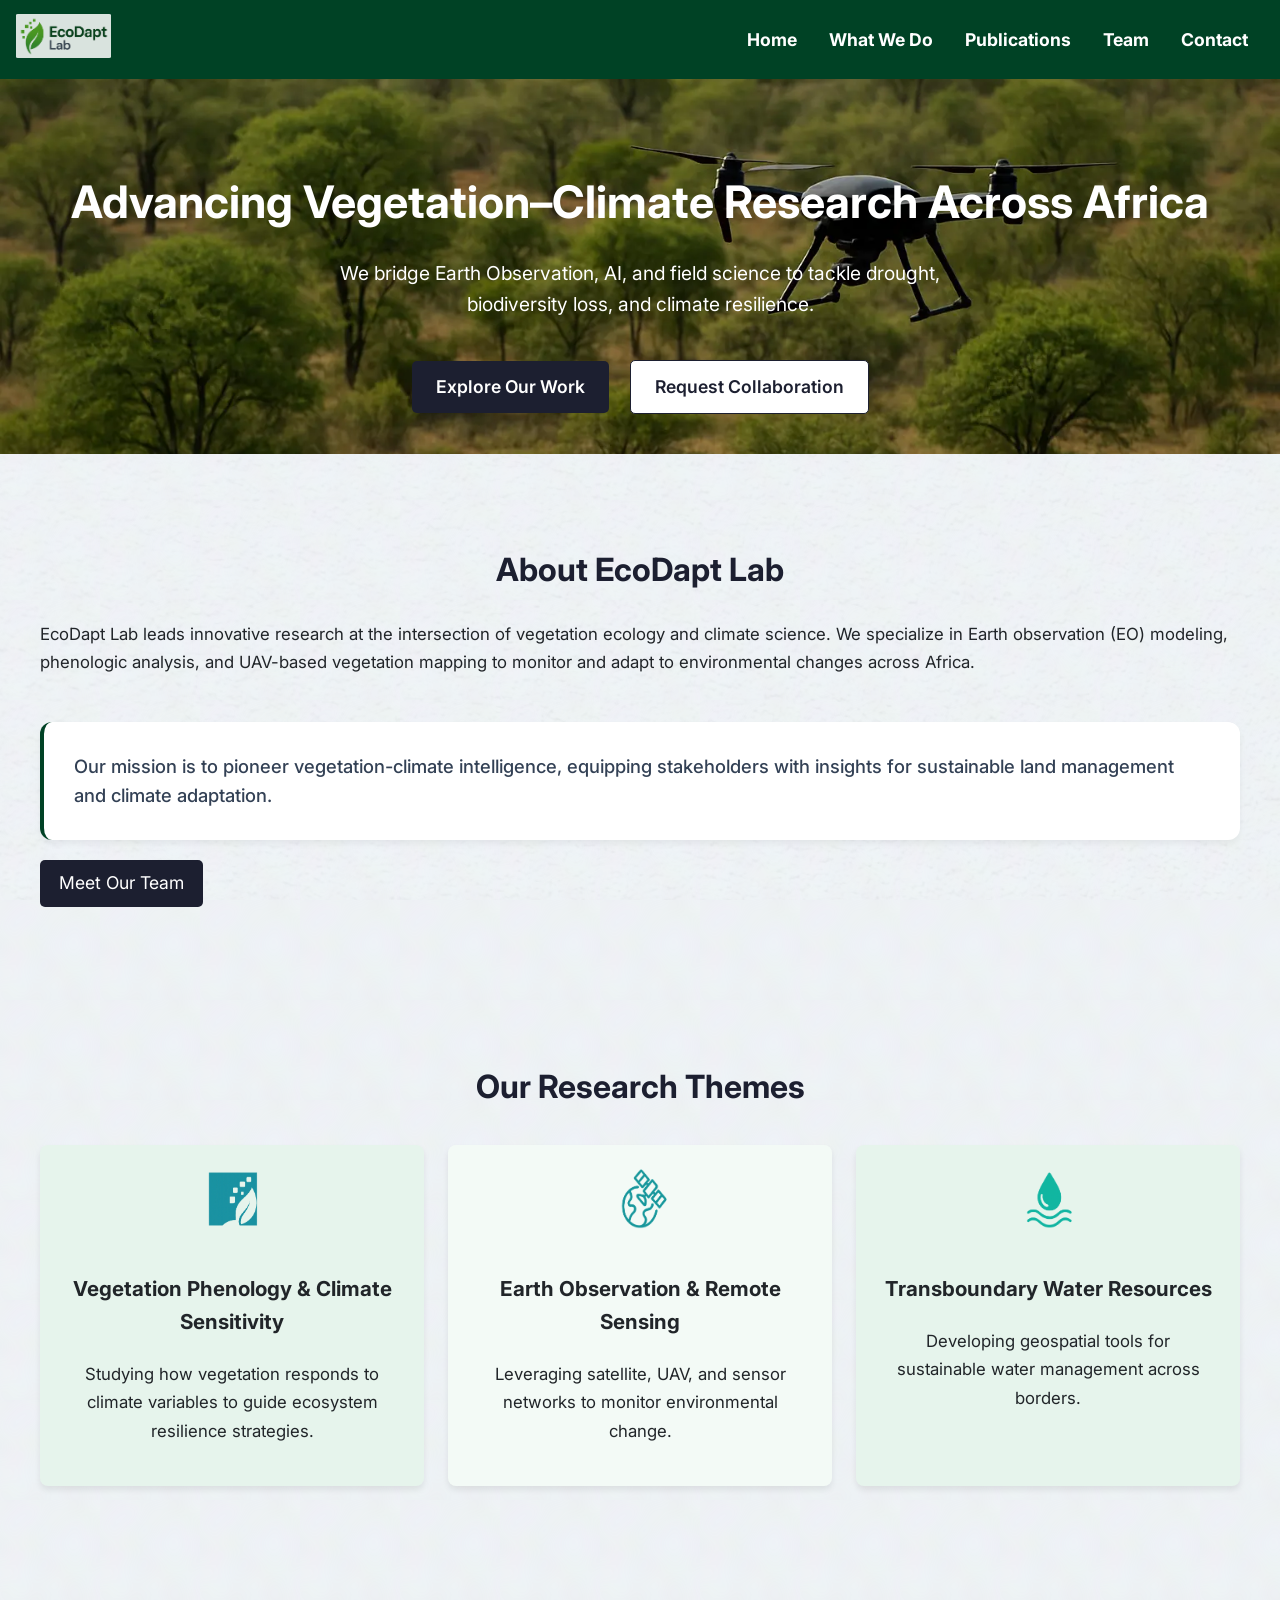
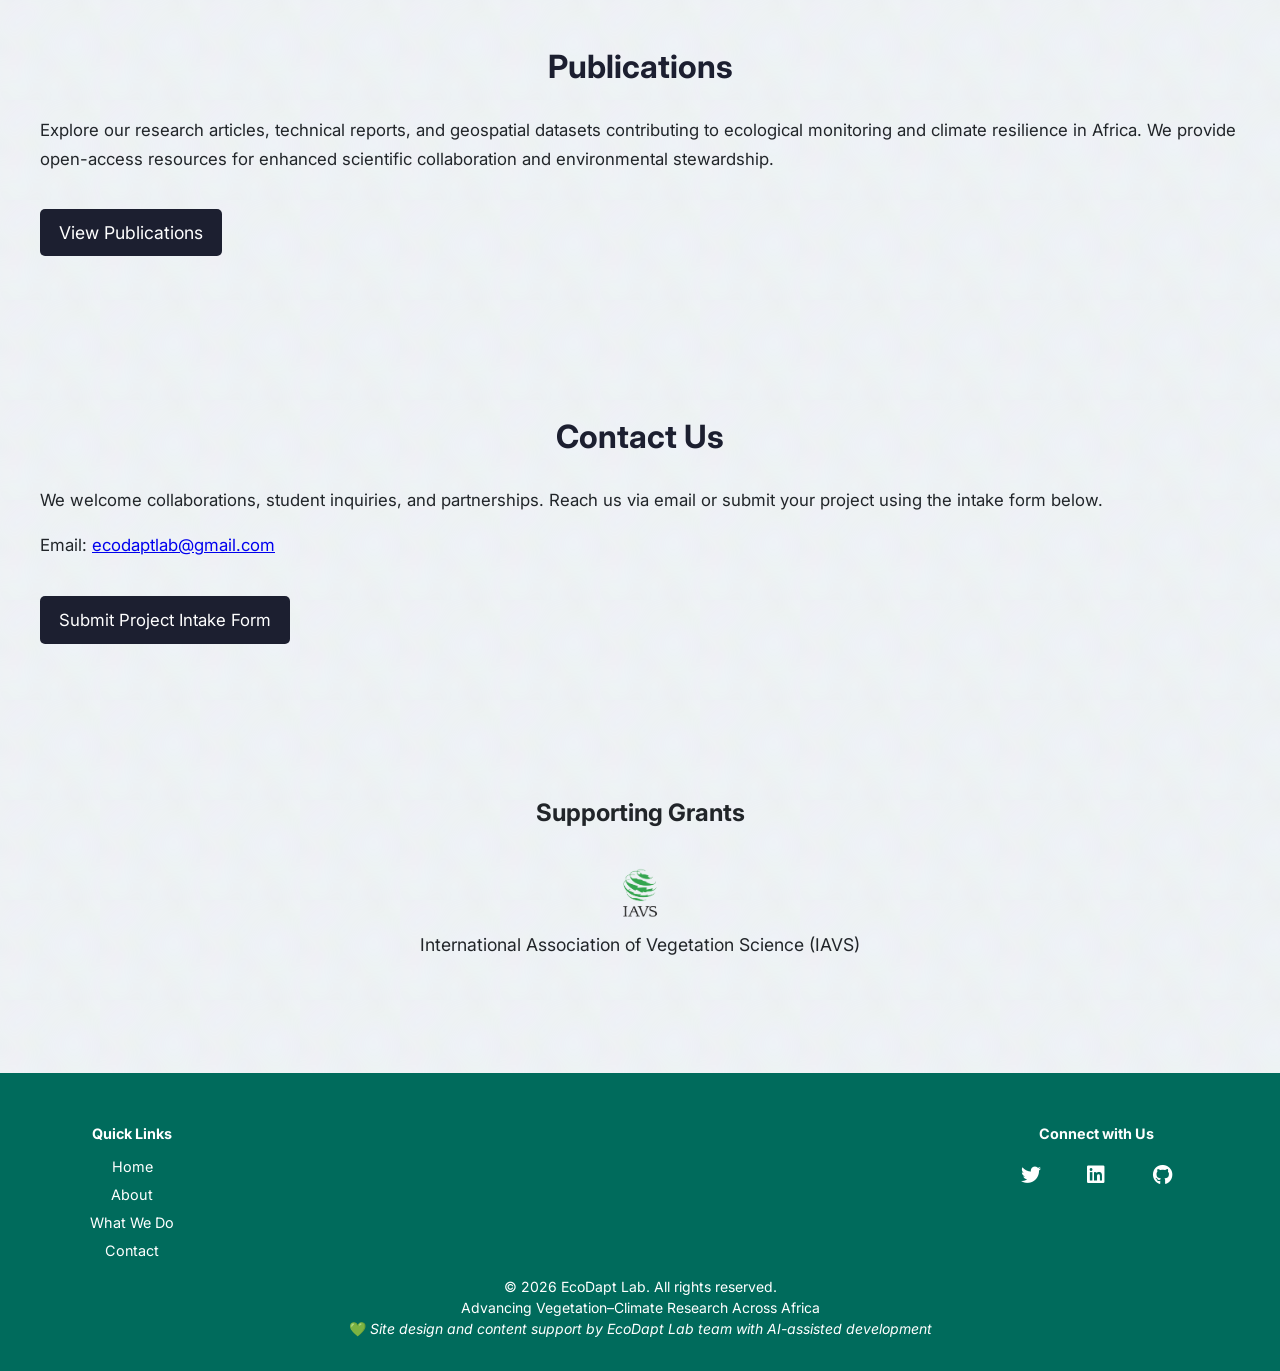
==== commit 7f2fa5da: "Update index.html" ====
--- a/index.html
+++ b/index.html
@@ -6,7 +6,20 @@
   <title>EcoDapt Lab</title>
   <link href="https://fonts.googleapis.com/css2?family=Inter:wght@400;700&display=swap" rel="stylesheet">
   <link href="https://cdnjs.cloudflare.com/ajax/libs/font-awesome/6.4.0/css/all.min.css" rel="stylesheet">
-  <link rel="stylesheet" href="styles.css" />    
+  <link rel="stylesheet" href="styles.css" />  
+  <!-- Open Graph meta tags -->
+  <meta property="og:title" content="EcoDapt Lab">
+  <meta property="og:description" content="EcoDapt Lab – Advancing Vegetation and Climate Research in Africa">
+  <meta property="og:image" content="https://github.com/EcoDaptLab/ecodapt/blob/b99383f3f931d321af912676180ea196833a1141/Image/Logo.png">
+  <meta property="og:url" content="https://ecodaptlab.github.io/ecodapt/">
+  <meta property="og:type" content="website">
+
+  <!-- For Twitter (X) -->
+  <meta name="twitter:card" content="summary_large_image">
+  <meta name="twitter:title" content="EcoDapt Lab">
+  <meta name="twitter:description" content="EcoDapt Lab – Advancing Vegetation and Climate Research in Africa">
+  <meta name="twitter:image" content="https://github.com/EcoDaptLab/ecodapt/blob/b99383f3f931d321af912676180ea196833a1141/Image/Logo.png">
+    
 
 </head>
 <body class=>
--- a/styles.css
+++ b/styles.css
@@ -352,22 +352,17 @@
 }
 
 /* Research page */
+h2 {
+  text-align: center;
+  font-size: 2rem;
+  margin-bottom: 30px;
+}
 .research-grid {
   display: grid;
   grid-template-columns: repeat(auto-fit, minmax(260px, 1fr));
   gap: 2rem;
 }
 
-/*.card {
-  background: white;
-  border-radius: 8px;
-  box-shadow: 0 4px 10px rgba(0, 0, 0, 0.07);
-  padding: 1.5rem;
-  font-weight: 600;
-  font-size: 1rem;
-  color: white;
-  text-align: center;
-}*/
 .card {
   background: white !important;
   color: #1c1f30 !important;
@@ -425,6 +420,7 @@
   margin-bottom: 1rem;
   filter: invert(28%) sepia(48%) saturate(423%) hue-rotate(92deg) brightness(90%) contrast(88%);
 }
+
 /* Links */
 .theme-link,
 .tool-link {
@@ -456,32 +452,10 @@
 
 #research-tools h2 {
   text-align: center;
+  font-size: 2rem;
   margin-bottom: 30px;
 }
-
-/* Pills container 
-.research-tools {
-  display: flex;
-  flex-wrap: wrap;
-  gap: 0.75rem;
-  justify-content: center;
-  margin: 1rem 0;
-  padding: 0;
-} 
-
-/* Each pill 
-.research-tools a {
-  display: inline-block;
-  background-color: #f3f4f6;
-  color: #333;
-  padding: 0.5rem 1rem;
-  border-radius: 9999px;
-  text-decoration: none;
-  font-size: 0.95rem;
-  white-space: nowrap;
-  transition: background-color 0.3s ease;
-}*/
-
+/* Pills hover */
 .research-tools a:hover {
   background-color: #e0e0e0;
 }
@@ -491,39 +465,27 @@
   color: #fff;
   font-weight: 500;
 }
-/* Tool icons (logos at the top of each card) */
+
 /* Tool header (icon + title inline) */
 .tool-header {
   display: flex;
   align-items: center;
-  justify-content: center; /* keeps both centered in card */
-  gap: 10px; /* space between icon and title */
+  justify-content: center;
+  gap: 10px;
   margin-bottom: 10px;
-}
-
-.tool-header img.tool-icon {
-  width: 50px;
-  height: 50px;
-  object-fit: contain;
-}
-
-.tool-header {
-  text-align: center;
-  margin-bottom: 10px;
+  text-align: center;
 }
 
 .tool-header .tool-icon {
-  width: 60px;   /* adjust size */
+  width: 60px;
   height: 60px;
   object-fit: contain;
-  display: inline-block;
-  margin-bottom: 6px;
 }
 
 /* Tool screenshots (large images at bottom of cards) */
 .tool-screenshot {
   width: 100%;
-  height: 180px;     /* same height for all screenshots */
+  height: 180px;
   object-fit: cover;
   border-radius: 8px;
   margin-top: 10px;
@@ -532,7 +494,7 @@
 /* Unified Grid (used by both Research Tools & Capacity Building) */
 .grid-container {
   display: grid;
-  grid-template-columns: repeat(auto-fit, minmax(250px, 1fr));
+  grid-template-columns: repeat(auto-fit, minmax(280px, 1fr));
   gap: 20px;
 }
 
@@ -553,16 +515,6 @@
   margin: 10px 0;
 }
 
-/* Generic images inside grid-items, but exclude icons */
-.grid-item img:not(.tool-icon) {
-  width: 100%;
-  height: 180px;   /* match screenshot height */
-  object-fit: cover;
-  border-radius: 12px;
-  margin-bottom: 15px;
-}
-
-
 /* Capacity Building */
 #capacity-building {
   padding: 40px 20px;
@@ -574,46 +526,12 @@
   margin-bottom: 30px;
 }
 
-.grid-container {
-  display: grid;
-  grid-template-columns: repeat(auto-fit, minmax(250px, 1fr));
-  gap: 20px;
-}
-
-.grid-item {
-  background: #fff;
-  border-radius: 12px;
-  box-shadow: 0 4px 8px rgba(0,0,0,0.1);
-  padding: 20px;
-  transition: transform 0.3s ease;
-}
-
-.grid-item:hover {
-  transform: translateY(-5px);
-}
-
-.grid-item img {
+.capacity-img {
   width: 100%;
   height: 200px;
   object-fit: cover;
   border-radius: 12px;
   margin-bottom: 15px;
-}
-
-.capacity-img {
-  width: 100%;
-  height: 200px;
-  overflow: hidden;
-  border-radius: 10px;
-  margin-bottom: 1rem;
-}
-
-.capacity-img {
-  width: 70%;
-  height: auto;
-  border-radius: 12px;
-  margin: 0 auto;
-  display: block;
 }
 
 
